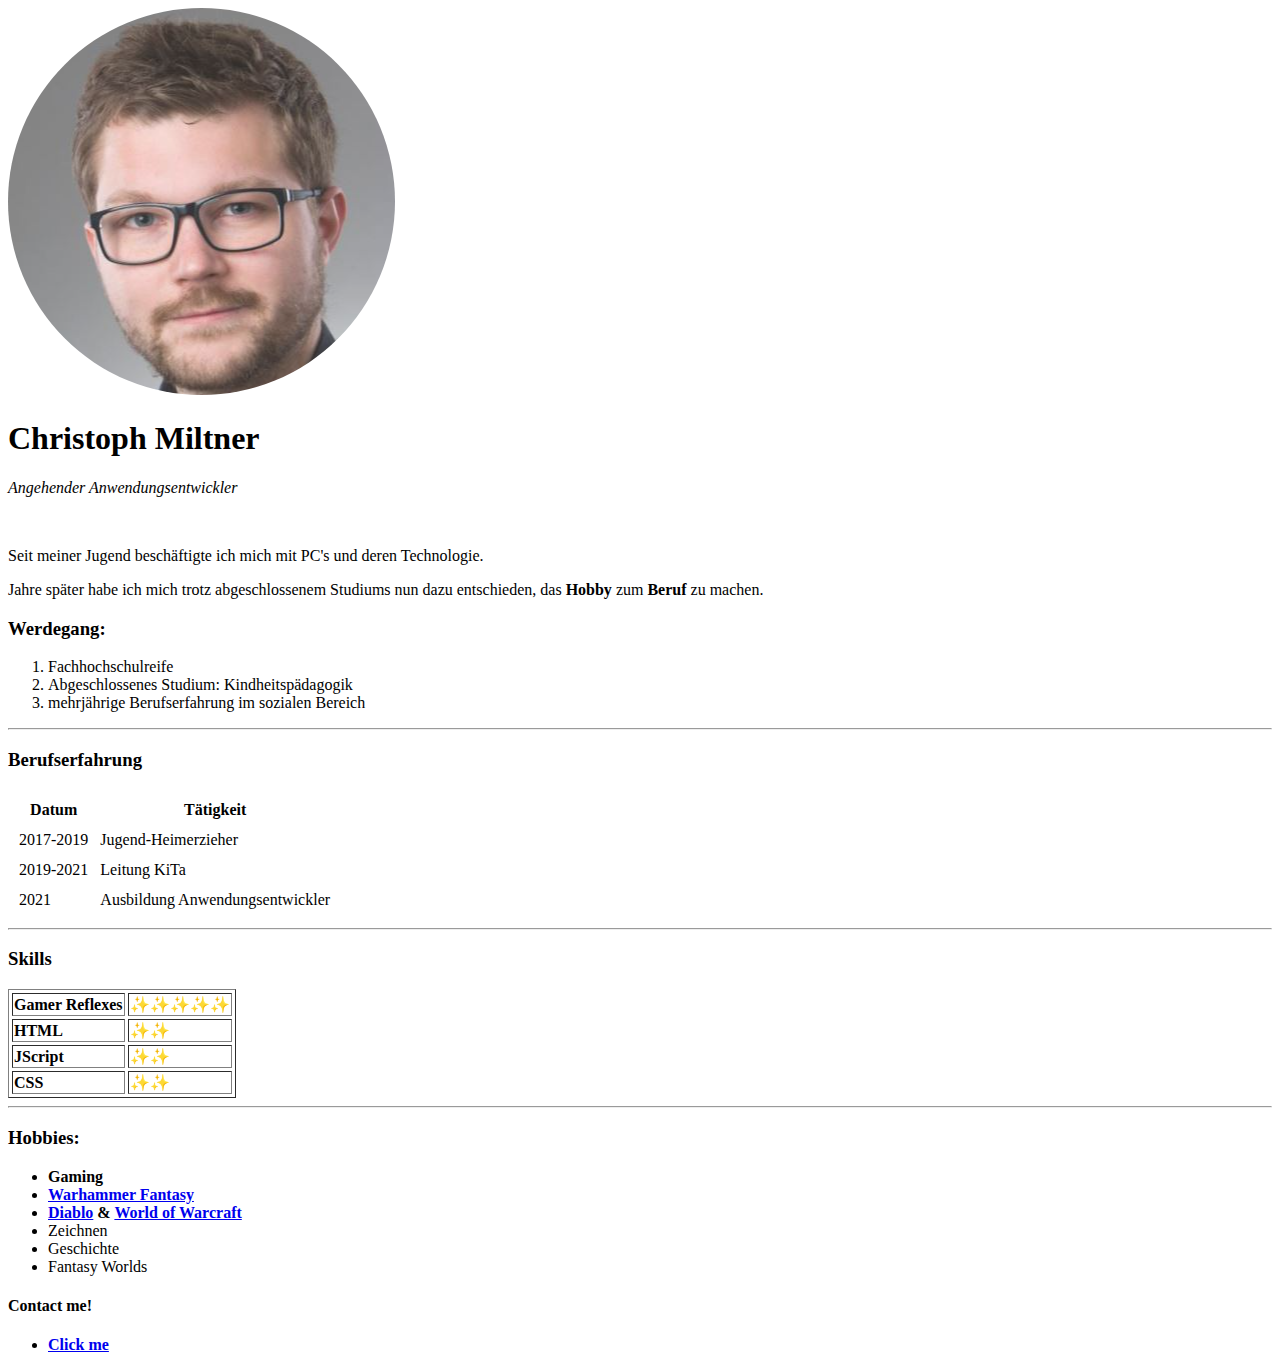
==== index.html @ 9a258129 "Add initial CV website files" ====
<!DOCTYPE html>
<html lang="en" dir="ltr">

<head>
  <meta charset="utf-8">
  <title>Christoph's personal Site</title>
</head>

<body>
  <img src="Images/ich.png" alt="MeinProfilBild">
  <h1>Christoph Miltner</h1>
  <p><em>Angehender Anwendungsentwickler</em></p>
  <br>
  <p>Seit meiner Jugend beschäftigte ich mich mit PC's und deren Technologie.</p>
  <p>Jahre später habe ich mich trotz abgeschlossenem Studiums nun dazu entschieden, das <strong>Hobby</strong> zum <strong>Beruf</strong> zu machen.</p>
  <h3>Werdegang:</h3>
  <ol>
    <li>Fachhochschulreife</li>
    <li>Abgeschlossenes Studium: Kindheitspädagogik</li>
    <li>mehrjährige Berufserfahrung im sozialen Bereich</li>
  </ol>

<hr>

  <h3>Berufserfahrung</h3>
  <table cellspacing="10">
    <thead>
      <tr>
        <th>Datum</th>
        <th>Tätigkeit</th>
      </tr>
    </thead>
    <tbody>
      <tr>
        <td>2017-2019</td>
        <td>Jugend-Heimerzieher</td>
      </tr>
      <tr>
        <td>2019-2021</td>
        <td>Leitung KiTa</td>
      </tr>
      <tr>
        <td>2021</td>
        <td>Ausbildung Anwendungsentwickler</td>
      </tr>

    </tbody>
    <tfoot>

    </tfoot>

  </table>

<hr>

  <h3>Skills</h3>
  <table cellspacing="3" border="1">
    <tr>
      <td><strong>Gamer Reflexes</td></strong>
      <td>✨✨✨✨✨</td>
    </tr>
    <tr>
      <td><strong>HTML</td></strong>
      <td>✨✨</td>
    </tr>
    <tr>
      <td><strong>JScript</td></strong>
      <td>✨✨</td>
    </tr>
    <tr>
      <td><strong>CSS</td></strong>
      <td>✨✨</td>
    </tr>
  </table>

<hr>

  <h3>Hobbies:</h3>
  <ul>
    <li><strong>Gaming</strong></li>
    <li><strong><a href="https://www.games-workshop.com/de-DE/Warhammer-Age-of-Sigmar">Warhammer Fantasy</a></li></strong>
    <li><strong><a href="https://diablo4.blizzard.com/de-de/">Diablo</a> & <a href="https://worldofwarcraft.com/de-de/">World of Warcraft</a></li></strong>
    <li>Zeichnen</li>
    <li>Geschichte</li>
    <li>Fantasy Worlds</li>
  </ul>

  <h4>Contact me!</h4>
  <ul>
    <li><strong><a href="Contact.html">Click me</a></li></strong>
  </ul>
</body>

</html>
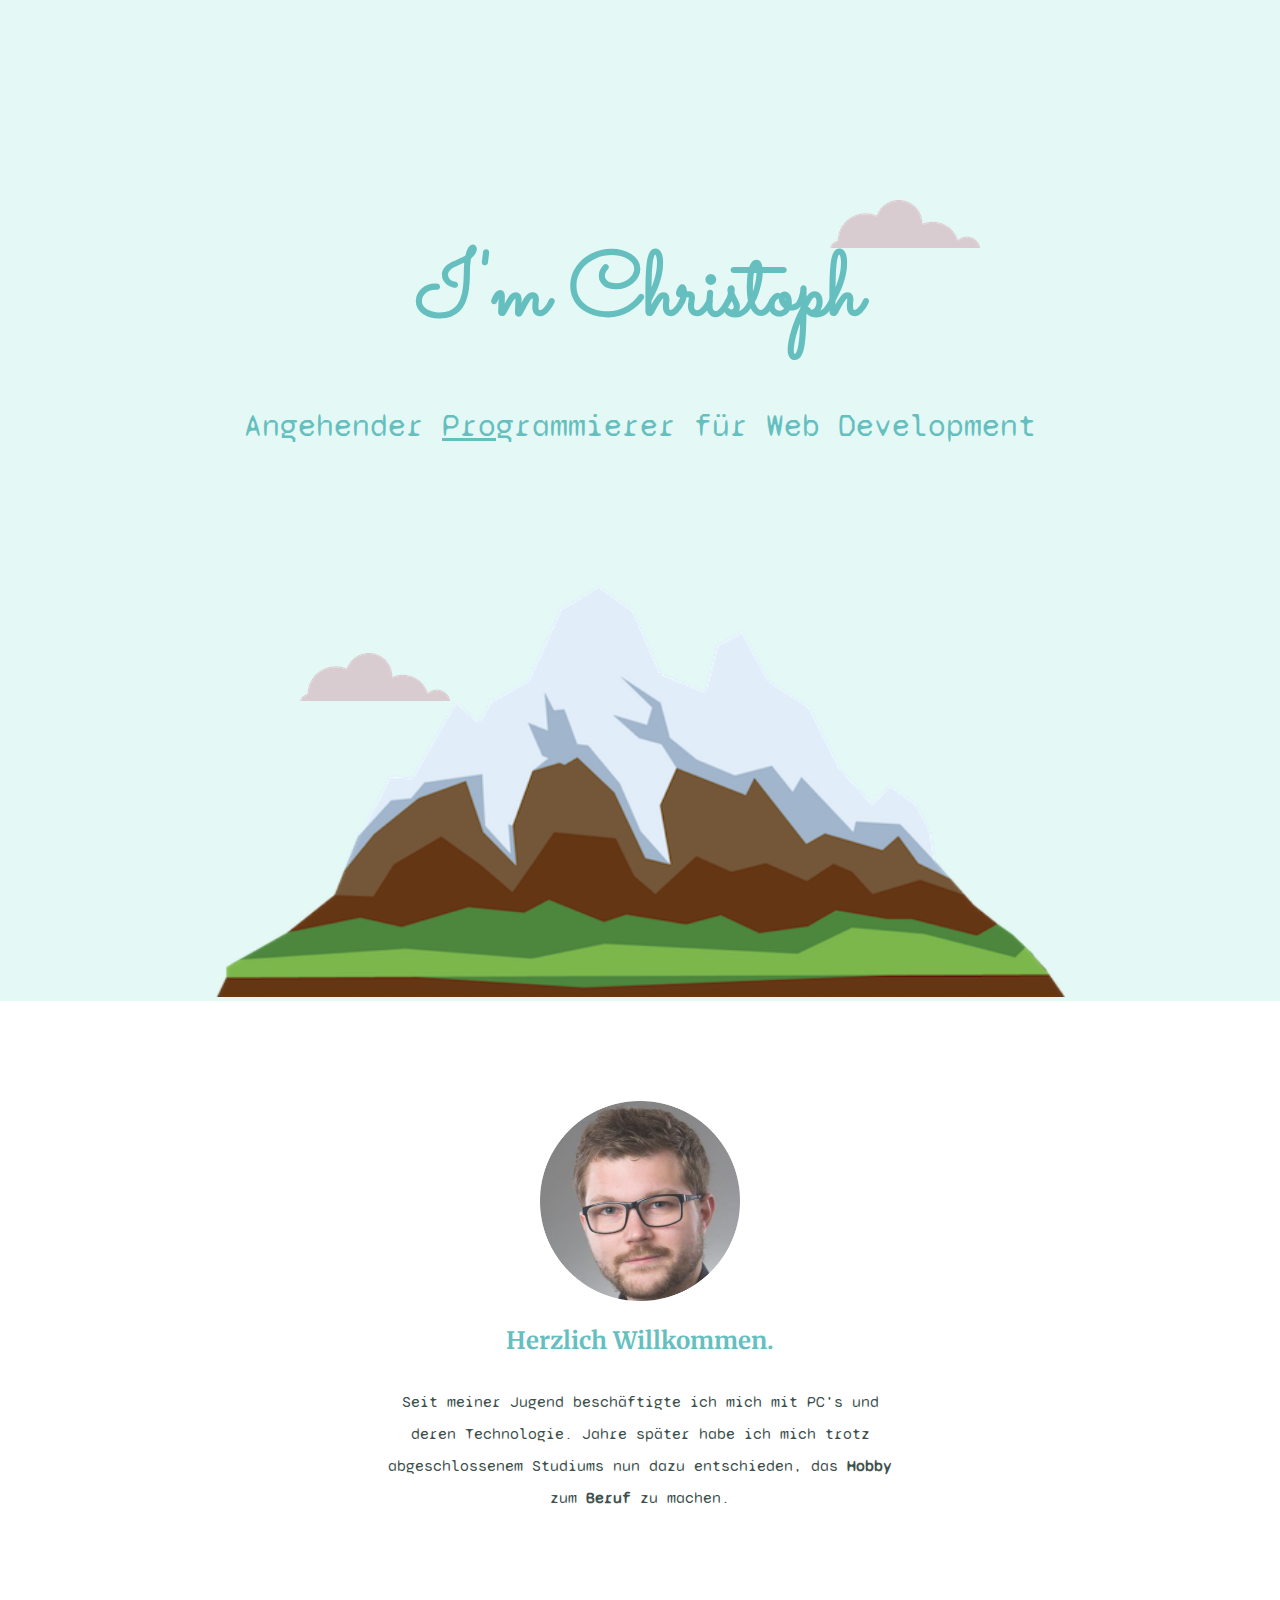
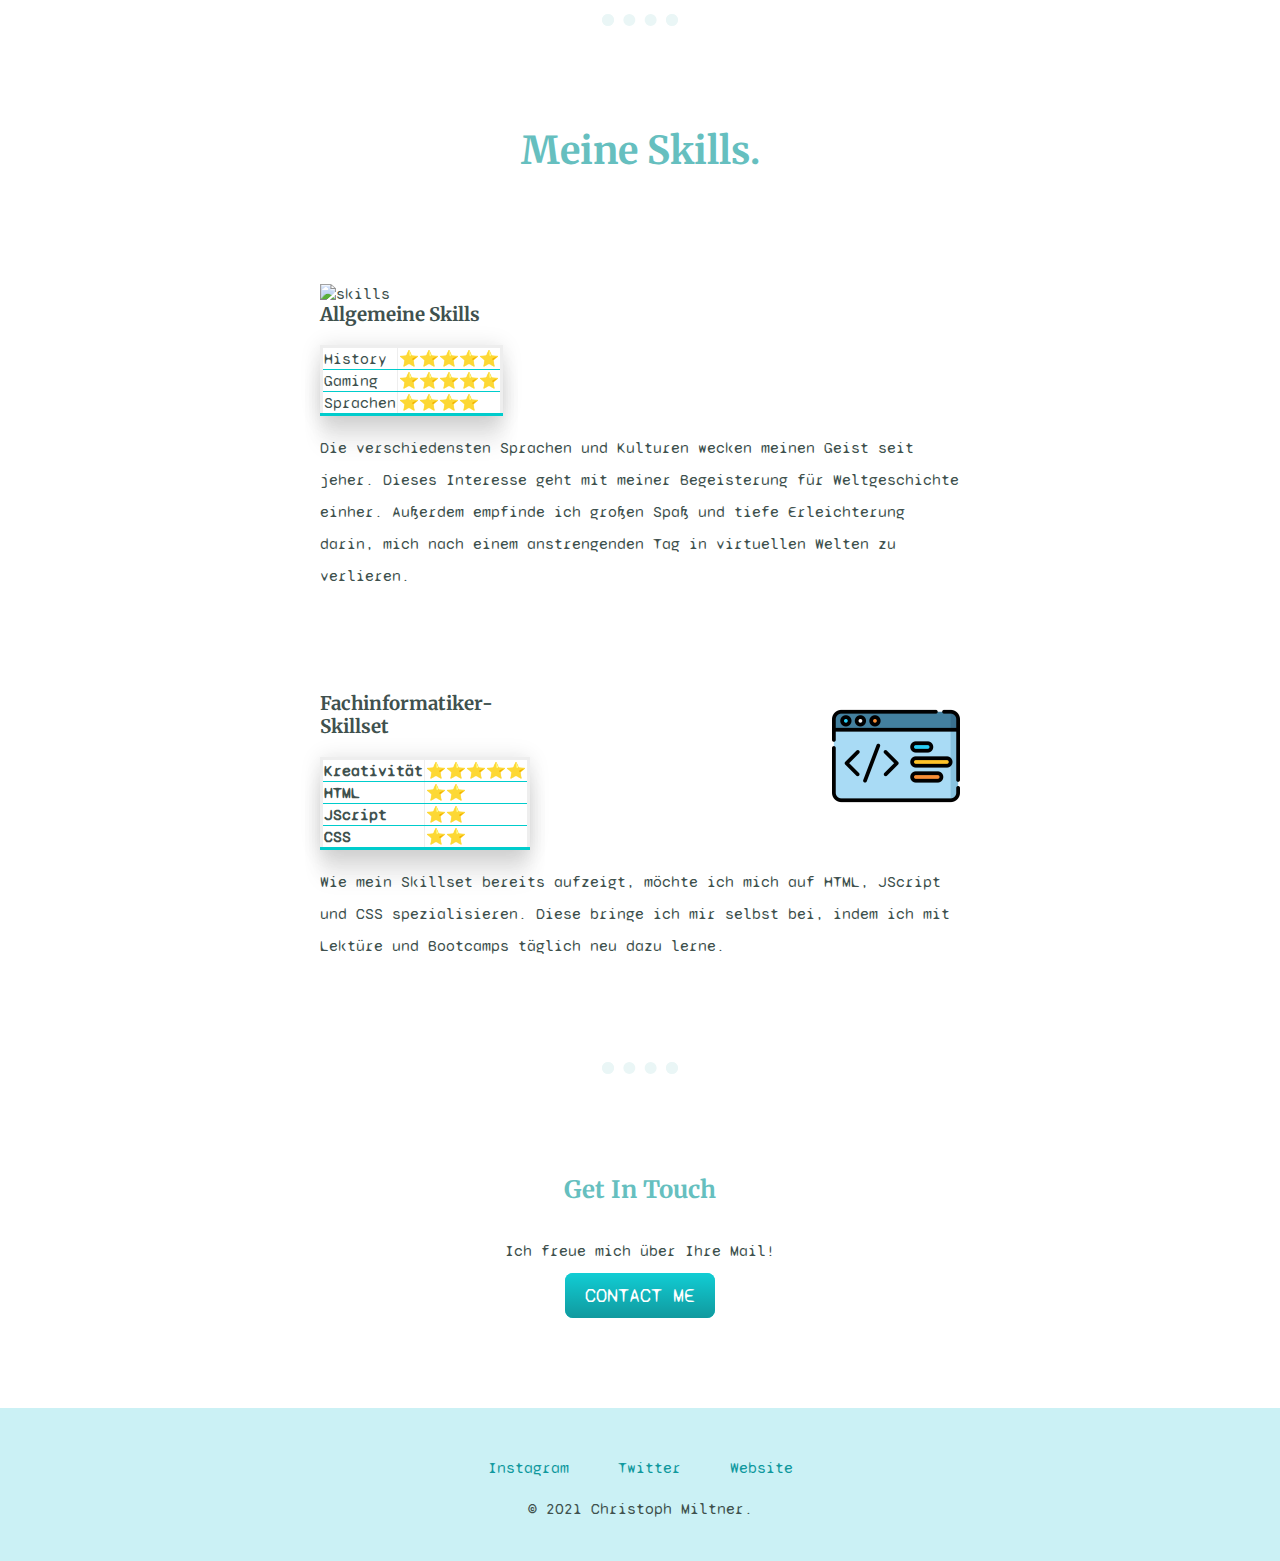
==== commit 86a646f9: "Add files via upload" ====
--- a/index.html
+++ b/index.html
@@ -3,92 +3,96 @@
 
 <head>
   <meta charset="utf-8">
-  <title>Christoph's personal Site</title>
+  <title>My Site</title>
+  <link rel="stylesheet" href="css/styles.css">
+  <link rel="icon" href="favicon.ico">
+  <link rel="preconnect" href="https://fonts.gstatic.com">
+  <link href="https://fonts.googleapis.com/css2?family=Merriweather:ital,wght@1,300&family=Sacramento&family=Syne+Mono&display=swap" rel="stylesheet">
 </head>
 
 <body>
-  <img src="Images/ich.png" alt="MeinProfilBild">
-  <h1>Christoph Miltner</h1>
-  <p><em>Angehender Anwendungsentwickler</em></p>
-  <br>
-  <p>Seit meiner Jugend beschäftigte ich mich mit PC's und deren Technologie.</p>
-  <p>Jahre später habe ich mich trotz abgeschlossenem Studiums nun dazu entschieden, das <strong>Hobby</strong> zum <strong>Beruf</strong> zu machen.</p>
-  <h3>Werdegang:</h3>
-  <ol>
-    <li>Fachhochschulreife</li>
-    <li>Abgeschlossenes Studium: Kindheitspädagogik</li>
-    <li>mehrjährige Berufserfahrung im sozialen Bereich</li>
-  </ol>
+  <div class="top-container">
+    <img class="top-cloud" src="images/cloud.png" alt="cloud-img">
+    <h1>I'm Christoph</h1>
+    <p class="introduction">Angehender <span class="Pro">Pro</span>grammierer für Web Development</p>
+    <img class="bottom-cloud" src="images/cloud.png" alt="cloud-img">
+    <img class="mountain" src="images/mountain.png" alt="mountain-img">
+  </div>
 
-<hr>
+  <div class="middle-container">
+    <div class="profile">
+      <img class="self" src="images/ich.png" alt="Self">
+      <h2>Herzlich Willkommen.</h2>
+      <p class="intro">Seit meiner Jugend beschäftigte ich mich mit PC's und deren Technologie. Jahre später habe ich mich trotz abgeschlossenem Studiums nun dazu entschieden, das <strong>Hobby</strong> zum <strong>Beruf</strong> zu machen.</p>
+    </div>
+    <hr class="line-after">
+    <div class="skills">
+      <h2 class="h2-intro">Meine Skills.</h2>
+      <div class="skill-row">
+        <img class="skill-image" src="https://media.giphy.com/media/UShQUYH1cN37CvhcFL/giphy.gif" alt="skills">
+        <h3>Allgemeine Skills</h3>
+        <table class="general-skills" cellspacing="3" border="1">
+          <tr>
+            <td>History</td>
+            <td>⭐⭐⭐⭐⭐</td>
+          </tr>
+          <tr>
+            <td>Gaming</td>
+            <td>⭐⭐⭐⭐⭐</td>
+          </tr>
+          <tr>
+            <td>Sprachen</td>
+            <td>⭐⭐⭐⭐</td>
+          </tr>
+        </table>
+        <p>Die verschiedensten Sprachen und Kulturen wecken meinen Geist seit jeher. Dieses Interesse geht mit meiner Begeisterung für Weltgeschichte einher.
+          Außerdem empfinde ich großen Spaß und tiefe Erleichterung darin, mich nach einem anstrengenden Tag in virtuellen Welten zu verlieren.</p>
+      </div>
+      <div class="skill-row">
+        <img class="code-png" src="images/code.png" alt="coding">
+        <h3 class="skillset">Fachinformatiker-Skillset</h3>
+        <table class="development-skills" cellspacing="3" border="1">
+          <tr>
+            <td><strong>Kreativität</td></strong>
+            <td>⭐⭐⭐⭐⭐</td>
+          </tr>
+          <tr>
+            <td><strong>HTML</td></strong>
+            <td>⭐⭐</td>
+          </tr>
+          <tr>
+            <td><strong>JScript</td></strong>
+            <td>⭐⭐</td>
+          </tr>
+          <tr>
+            <td><strong>CSS</td></strong>
+            <td>⭐⭐</td>
+          </tr>
+        </table>
+        <p>Wie mein Skillset bereits aufzeigt, möchte ich mich auf HTML, JScript und CSS spezialisieren.
+          Diese bringe ich mir selbst bei, indem ich mit Lektüre und Bootcamps täglich neu dazu lerne.</p>
+      </div>
+    </div>
 
-  <h3>Berufserfahrung</h3>
-  <table cellspacing="10">
-    <thead>
-      <tr>
-        <th>Datum</th>
-        <th>Tätigkeit</th>
-      </tr>
-    </thead>
-    <tbody>
-      <tr>
-        <td>2017-2019</td>
-        <td>Jugend-Heimerzieher</td>
-      </tr>
-      <tr>
-        <td>2019-2021</td>
-        <td>Leitung KiTa</td>
-      </tr>
-      <tr>
-        <td>2021</td>
-        <td>Ausbildung Anwendungsentwickler</td>
-      </tr>
+    <hr>
 
-    </tbody>
-    <tfoot>
+    <div class="contact-me">
+      <h2>Get In Touch</h2>
+      <p>Ich freue mich über Ihre Mail!</p>
+      <a class="btn" href="Contact.html">CONTACT ME</a>
 
-    </tfoot>
+    </div>
+  </div>
 
-  </table>
 
-<hr>
+  <div class="bottom-container">
+    <a class="footer-link" href="https://www.instagram.com/kleanupguy92/">Instagram</a>
+    <a class="footer-link" href="https://twitter.com/">Twitter</a>
+    <a class="footer-link" href="">Website</a>
+    <p>© 2021 Christoph Miltner.</p>
+  </div>
 
-  <h3>Skills</h3>
-  <table cellspacing="3" border="1">
-    <tr>
-      <td><strong>Gamer Reflexes</td></strong>
-      <td>✨✨✨✨✨</td>
-    </tr>
-    <tr>
-      <td><strong>HTML</td></strong>
-      <td>✨✨</td>
-    </tr>
-    <tr>
-      <td><strong>JScript</td></strong>
-      <td>✨✨</td>
-    </tr>
-    <tr>
-      <td><strong>CSS</td></strong>
-      <td>✨✨</td>
-    </tr>
-  </table>
 
-<hr>
-
-  <h3>Hobbies:</h3>
-  <ul>
-    <li><strong>Gaming</strong></li>
-    <li><strong><a href="https://www.games-workshop.com/de-DE/Warhammer-Age-of-Sigmar">Warhammer Fantasy</a></li></strong>
-    <li><strong><a href="https://diablo4.blizzard.com/de-de/">Diablo</a> & <a href="https://worldofwarcraft.com/de-de/">World of Warcraft</a></li></strong>
-    <li>Zeichnen</li>
-    <li>Geschichte</li>
-    <li>Fantasy Worlds</li>
-  </ul>
-
-  <h4>Contact me!</h4>
-  <ul>
-    <li><strong><a href="Contact.html">Click me</a></li></strong>
-  </ul>
 </body>
 
 </html>
--- a/css/styles.css
+++ b/css/styles.css
@@ -0,0 +1,252 @@
+body {
+  color: #40514E;
+  margin: 0;
+  text-align: center;
+  font-family: 'Syne Mono', monospace;
+}
+
+h1 {
+  color: #66BFBF;
+  font-size: 5.625rem;
+  margin: 30px auto 0 auto;
+  font-family: 'Sacramento', cursive;
+}
+
+h2 {
+  color: #66BFBF;
+  font-family: 'Merriweather', serif;
+  padding-bottom: 10px;
+}
+
+h3 {
+  font-family: 'Merriweather', serif;
+}
+
+p {
+  line-height: 2;
+}
+
+hr {
+  border: dotted #EAF6F6 12px;
+  border-bottom: none;
+  margin: 100px auto;
+  width: 4%;
+
+}
+
+a {
+  color: #11999E;
+  font-family: 'Syne Mono', monospace;
+  margin: 10px 20px;
+  text-decoration: none;
+}
+
+a:hover {
+  color: #EAF6F6;
+}
+
+table {
+  border-collapse: collapse;
+  border: solid #eee;
+  border-bottom: 3px solid #00cccc;
+  box-shadow: 0px 0px 20px rgba(0,0,0,0.10),
+     0px 10px 20px rgba(0,0,0,0.05),
+     0px 20px 20px rgba(0,0,0,0.05),
+     0px 30px 20px rgba(0,0,0,0.05);
+}
+
+
+table:hover {
+  color: #00cccc;
+}
+
+/************************Class SELECTORS*************************/
+
+.introduction {
+  font-size: 2rem;
+  font-weight: normal;
+  color: #66BFBF;
+}
+
+.intro {
+  margin: auto;
+  width: 40%;
+}
+
+.skillset {
+  width: 30%;
+}
+.self {
+  max-height: 200px;
+  max-width: 200px;
+}
+
+.skill-row {
+  width: 50%;
+  margin: 100px auto 100px auto;
+  text-align: left;
+}
+
+.general-skills {
+  text-align: left;
+}
+
+.development-skills {
+  text-align: left;
+}
+
+.top-container {
+  background-color: #e4f9f5;
+  position: relative;
+  padding-top: 200px;
+}
+
+.middle-container {
+  margin: 100px 0;
+}
+
+.bottom-container {
+  background-color: #cbf1f5;
+  padding: 50px 0 20px;
+}
+
+.Pro {
+  text-decoration: underline;
+  font-weight: normal;
+}
+
+.top-cloud {
+  position: absolute;
+  right: 300px;
+}
+
+.skill-image {
+  width: 25%;
+  float: left;
+  margin-right: 510px;
+}
+
+.code-png {
+  width: 20%;
+  float: right;
+  margin-left: 200px;
+}
+
+.mountain {
+  height: auto;
+  width: 850px;
+}
+
+.bottom-cloud {
+  position: absolute;
+  left: 300px;
+  bottom: 300px;
+}
+
+.h2-intro {
+  margin: 100px auto 0 auto;
+  font-size: 2.4rem;
+}
+
+.btn {
+  background: #11cdd4;
+  background-image: -webkit-linear-gradient(top, #11cdd4, #11999e);
+  background-image: -moz-linear-gradient(top, #11cdd4, #11999e);
+  background-image: -ms-linear-gradient(top, #11cdd4, #11999e);
+  background-image: -o-linear-gradient(top, #11cdd4, #11999e);
+  background-image: linear-gradient(to bottom, #11cdd4, #11999e);
+  -webkit-border-radius: 8;
+  -moz-border-radius: 8;
+  border-radius: 8px;
+  font-family:'Syne Mono', monospace;
+  color: #ffffff;
+  font-size: 20px;
+  padding: 10px 20px 10px 20px;
+  text-decoration: none;
+}
+
+.btn:hover {
+  background: #30e3cb;
+  background-image: -webkit-linear-gradient(top, #30e3cb, #2bc4ad);
+  background-image: -moz-linear-gradient(top, #30e3cb, #2bc4ad);
+  background-image: -ms-linear-gradient(top, #30e3cb, #2bc4ad);
+  background-image: -o-linear-gradient(top, #30e3cb, #2bc4ad);
+  background-image: linear-gradient(to bottom, #30e3cb, #2bc4ad);
+  text-decoration: none;
+}
+
+/**************************Contact.html Style*************************/
+.contact-body {
+  background-color: #e4f9f5;
+}
+
+.container-form {
+  width: 100%;
+  padding: 12px;
+  border: 1px solid #ccc;
+  border-radius: 4px;
+  box-sizing: border-box;
+  resize: vertical;
+}
+
+.paragraph-contact {
+  margin: 50px auto 0;
+}
+
+.hr-contact {
+  border: dotted #ccc 12px;
+  border-bottom: none;
+  margin: 100px auto;
+  width: 4%;
+}
+.label {
+  padding: 12px 12px 12px 0;
+  display: inline-block;
+}
+
+.input-name {
+  background-color: #66BFBF;
+  color: white;
+  border: none;
+  border-radius: 4px;
+  cursor: pointer;
+  float: none;
+}
+
+.input-mail {
+  background-color: #66BFBF;
+  color: white;
+  border: none;
+  border-radius: 4px;
+  cursor: pointer;
+  float: none;
+  margin-left: 4px;
+  margin-bottom: 20px;
+}
+
+.container {
+  border-radius: 5px;
+  background-color: #66BFBF;
+  padding: 20px;
+  margin-top: 5px;
+}
+
+.submit {
+  cursor: pointer;
+}
+
+.cloud-contact1 {
+position: absolute;
+left: 300px;
+}
+
+.cloud-contact2 {
+  position: absolute;
+  right: 300px;
+
+}
+
+.cloud-contact3 {
+  position: absolute;
+  left: 550px;
+}
